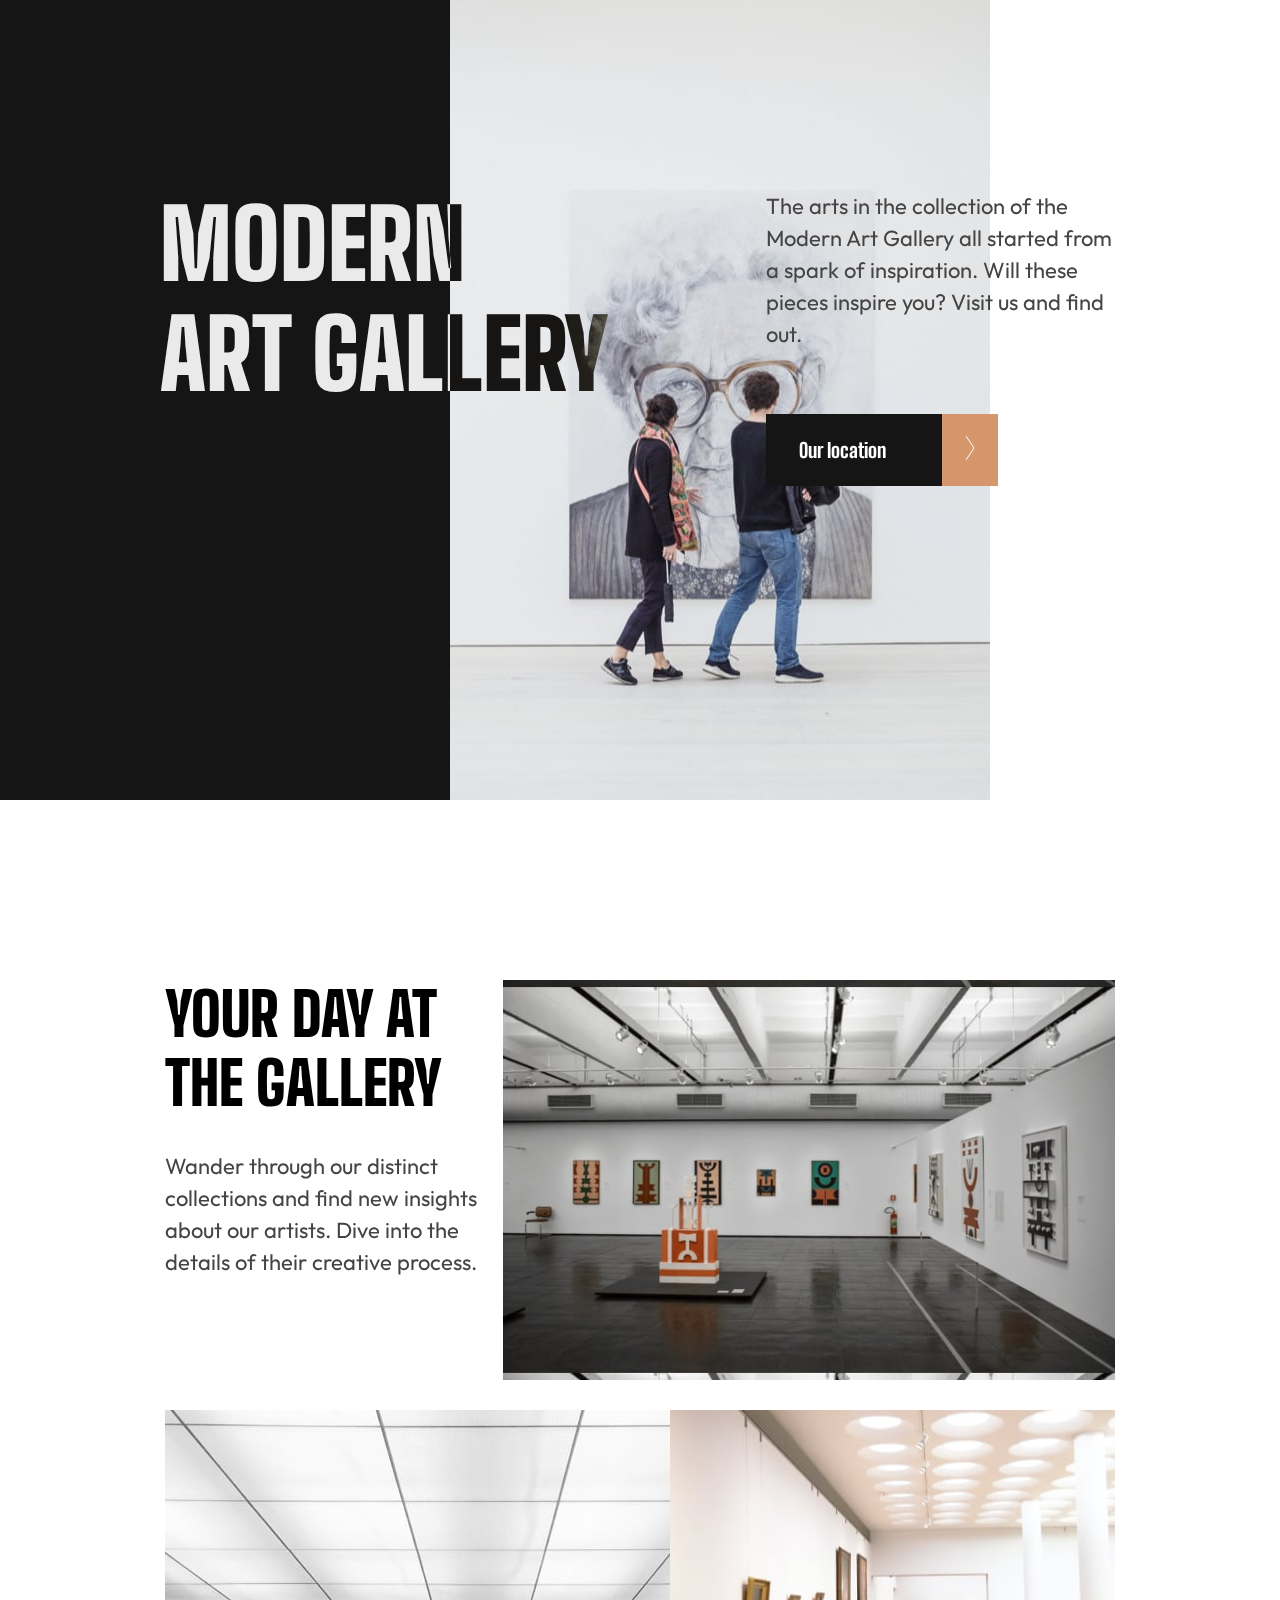
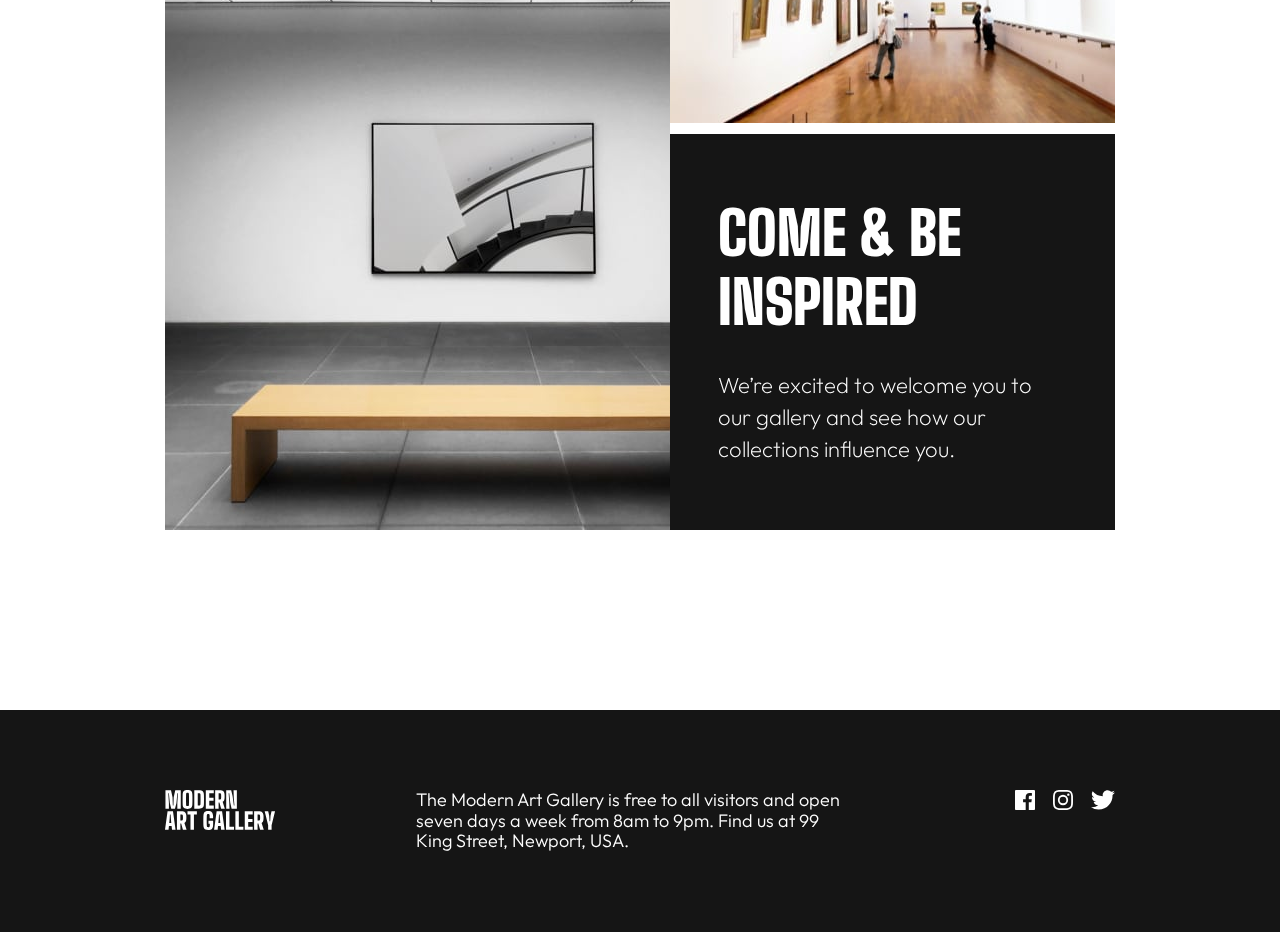
==== index.html @ 2b736cc0 "FM-art-gallery: finished desktop sized" ====
<!DOCTYPE html>
<html lang="en">
<head>
  <meta charset="UTF-8">
  <meta name="viewport" content="width=device-width, initial-scale=1.0">

  <link rel="icon" type="image/png" sizes="32x32" href="./assets/favicon-32x32.png">
  
  <title>Art gallery website | Home</title>
  <link rel="stylesheet" href="./css/normalize.css">
  <link rel="stylesheet" href="./css/style.css">
</head>
<body id="home">
  <main>
    <section class="section-hero">
      <div class="black-bg">

      </div>
      <div class="hero-image">

      </div>
      <h1 class="strong">
        Modern<br>Art Gallery
      </h1>
      <div class="page-description__container">
        <p class="page-description">
          The arts in the collection of the Modern Art Gallery all started 
          from a spark of inspiration. Will these pieces inspire you? Visit 
          us and find out.
        </p>
        <a href="location.html">
        <button class="btn-move">
          Our location
        </button>
      </a>
      </div>
    </section>
    <section class="section-body content">
      <div class="content-desctiption">
        <h2 class="strong">
          Your Day at the Gallery
        </h2>
        <p>
          Wander through our distinct collections and find new insights about our artists. Dive into the details of their creative process.
        </p>
      </div>
      <div class="body-content__image">

      </div>
    </section>
    <section class="section-gallery content">
      <div class="gallery-content__image"></div>
      <div class="gallery-content__container">
        <div class="gallery-content__image-2"></div>
        <div class="gallery-content__black">
          <h2 class="strong">
            COME & BE INSPIRED
          </h2>
          <p>
            We’re excited to welcome you to our gallery and see how our collections influence you.
          </p>
        </div>
      </div>
    </section>
    <footer class="footer-container">
      <h4 class="strong">
        <img class="footer-logo" src="./assets/logo-light.svg" alt="Modern Arts Gallery">
      </h4>
      <p>
        The Modern Art Gallery is free to all visitors and open seven days a week from 8am to 9pm. Find us at 99 King Street, Newport, USA.
      </p>
      <div class="footer-social__icons">
          <img src="./assets/icon-facebook.svg" alt="Facebook Icon">
          <img src="./assets/icon-instagram.svg" alt="Instagram Icon">
          <img src="./assets/icon-twitter.svg" alt="Twitter Icon">
      </div>
    </footer>
  </main>
</body>
</html>
---- css/style.css ----
@import url('https://fonts.googleapis.com/css2?family=Big+Shoulders+Display:wght@300;800;900&display=swap');
@import url('https://fonts.googleapis.com/css2?family=Outfit:wght@200;300&display=swap');

*{
    font-family: 'Big Shoulders Display', sans-serif;
    margin: 0;
}

:root{
    --gold: #D5966C;
    --almost-black: #151515;
    --dark-grey: #444;
    --white: #FFF;
}

h1, h2, h3, h4, h5, h6{
    font-family: 'Big Shoulders Display', sans-serif;
}

p{
    font-family: 'Outfit', sans-serif;
    font-size: 22px;
    color: var(--dark-grey);
}

.strong{
    font-weight: 900;
    text-transform: uppercase;
}

h2.strong{
    font-size: 60px;
}

.content{
    padding: 0px 165px;
}

.btn-move{
    width: 208px;
    height: 72px;
    color: var(--white, #FFF);
    font-family: 'Big Shoulders Display', sans-serif;
    font-size: 20px;
    font-style: normal;
    font-weight: 800;
    background-color: var(--almost-black);
    border: none;
    padding: 0;
    display: flex;
    align-items: center;
    justify-content: center;
}

a{
    text-decoration: none;
}

.btn-move:hover{
    background-color: var(--gold);
    cursor: pointer;
}

#location .btn-move:hover:before, #home .btn-move:hover:after{
    background-color:var(--almost-black);
}

#home .btn-move{
    margin-right: 56px;
}

#location .btn-move{
    margin-left: 56px;
    position: fixed;
    left: 156px;
}

#location .btn-move::before{
    content: url(../assets/icon-arrow-left.svg);
    display: flex;
    align-items: center;
    justify-content: center;
    width: 56px;
    height: 72px;
    background-color: var(--gold);
    position: relative;
    top: 0;
    left: -56px;
}


#home .btn-move::after{
    content: url(../assets/icon-arrow-right.svg);
    display: flex;
    align-items: center;
    justify-content: center;
    width: 56px;
    height: 72px;
    background-color: var(--gold);
    position: relative;
    top: 0;
    right: -56px;
}

.section-body{
    padding-top: 180px;
    margin-bottom: 30px;
}

.section-gallery{
    padding-bottom: 180px;
    display: flex;
    justify-content: space-between;
}

.section-hero{
    display: flex;
    position: relative;
}

.section-hero .black-bg{
    background-color: var(--almost-black);
    min-width: 450px;
    height: 800px;
}

.section-hero .hero-image{
    background-image: url(../assets/desktop/image-hero.jpg);
    background-size: 100%;
    background-position: center;
    background-repeat: no-repeat;
    min-width: 540px;
    height: 800px;
    transition: background-size 1000ms linear;
}

.section-hero .hero-image:hover{
    background-size: 110%;
    transition: all 1000ms linear;
}

h1.strong{
    position: absolute;
    left: 160px;
    top: 189px;
    color: var(--white);
    font-size: 96px;
    font-weight: 900;
    width: 500px;
    margin: 0;
    mix-blend-mode: difference;
}

.page-description__container{
    position: absolute;
    right: 164px;
    top: 190px;
    max-width: 350px;

    display: flex;
    flex-direction: column;
    row-gap: 64px;
}

.page-description__container .page-description{
    line-height: 32px;
}

.section-body{
    display: flex;
    justify-content: space-between;
}

.section-body .body-content__image{
    background-image: url(../assets/desktop/image-grid-1.jpg);
    background-size: 100%;
    background-position: center;
    width: 635px;
    height: 400px;
    transition: background-size 1000ms linear;
}

.section-body .body-content__image:hover{
    background-size: 110%;
    transition: all 1000ms linear;
}

.gallery-content__image-2{
    background-image: url(../assets/desktop/image-grid-3.jpg);
    width: 445px;
    height: 313px;
}

.footer-container{
    background-color: var(--almost-black);
    padding: 80px 165px;
    color: var(--white);

    display: flex;
    align-items: flex-start;
    column-gap: 140px;
}

.footer-container h4 .footer-logo{
    font-size: 48px;
}

.footer-container p{
    max-width: 430px;
    font-size: 18px;
    font-weight: 300;
    color: var(--white);
}

.footer-container .footer-social__icons{
    color: var(--white);
    width: 100px;
    margin-left: auto;

    display: flex;
    flex-direction: row;
    justify-content: space-between;
    align-items: flex-start;
}

.footer-container .footer-social__icons  img{
    height: 20px;
    fill: var(--white);
}

.footer-container.footer-location{
    background-color: var(--gold);
    color: var(--almost-black);
}

.footer-container.footer-location .footer-social__icons img{
    filter: invert(1) grayscale(100%) brightness(200%);
}

.footer-social__icons img:hover{
    filter: invert(66%) sepia(6%) saturate(3054%) hue-rotate(341deg) brightness(100%) contrast(57%);
    cursor: pointer;
}

.content-desctiption, .gallery-content__black{
    display: flex;
    flex-direction: column;
    row-gap: 32px;
}

.gallery-content__black{
    padding: 65px 48px;
}

.gallery-content__black p{
    color: var(--white);
    font-weight: 200;
}


.content-desctiption p, .gallery-content__black p{
    line-height: 32px;
}

.gallery-content__image{
    background-image: url(../assets/desktop/image-grid-2.jpg);
    height: 720px;
    width: 635px;
}

.gallery-content__container{
    display: flex;
    flex-direction: column;
    justify-content: space-between;

}

.content-desctiption{
    width: 350px;
}

.gallery-content__black{
    width: 445px;
    background-color: #151515;
    color: #fff;
    width: 349px;
}

.gallery-content__black h2, .gallery-content__black p{
    width: 350px;
}

.location-hero{
    background-image: url('../assets/desktop/image-map@2x.png');
    background-size: cover;
    background-position: center;
    min-height: 600px;
}

.location-content{
    background-color: var(--almost-black);
    color: var(--white);
    min-height: 316px;
    padding: 104px 165px 128px;
    display: flex;
    justify-content: space-between;
}

.location-content__title{
    font-size: 70px;
    width: 350px;
}

.location-content__container{
    max-width: 540px;
    display: flex;
    flex-direction: column;
    justify-content: center;
    row-gap: 32px;
}

.location-content__container .location-content__subtitle{
    color: var(--gold);
    font-size: 36px;
    text-transform: uppercase;
    font-weight: 900;
}

.location-content__address{
    display: flex;
    flex-direction: column;
    row-gap: 24px;
}


.location-content__address p{
    font-size: 22px;
   font-weight: 300;
   line-height: 32px;
}

.location-content__description{
    line-height: 32px;
}
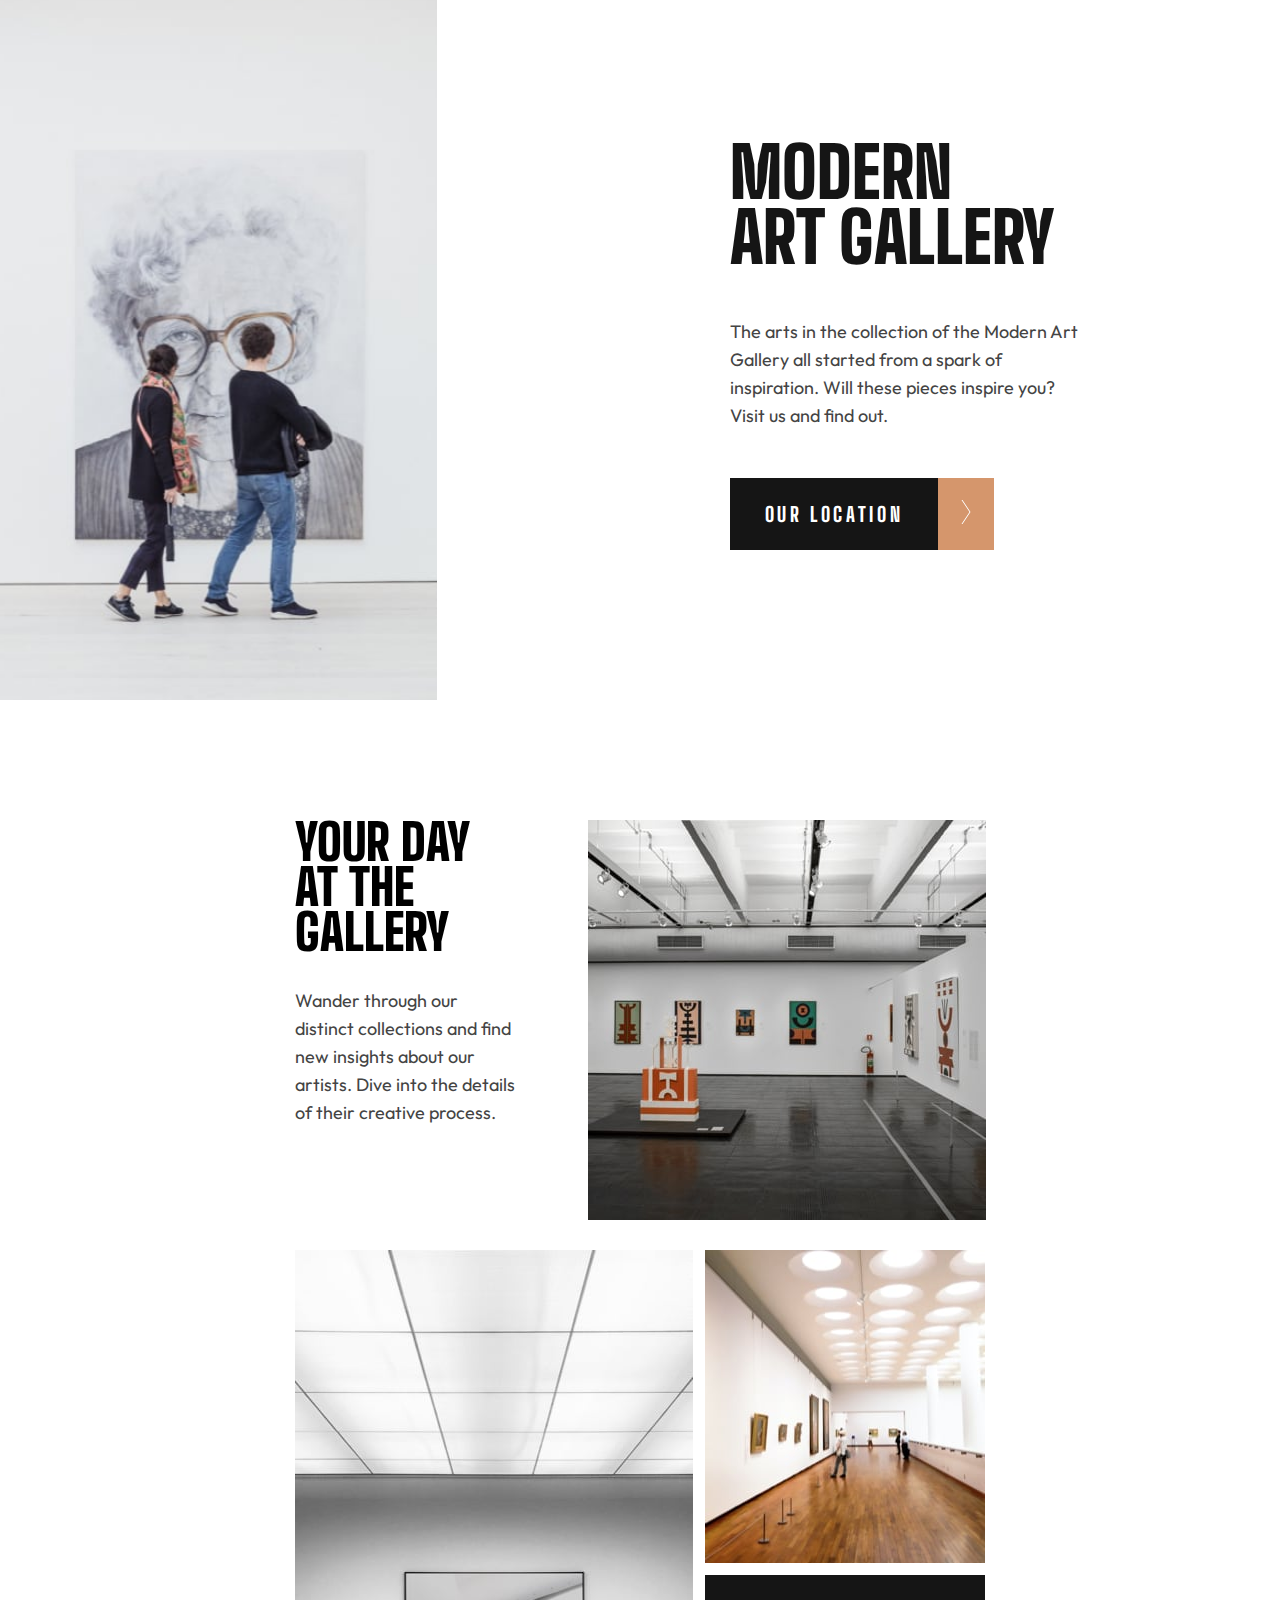
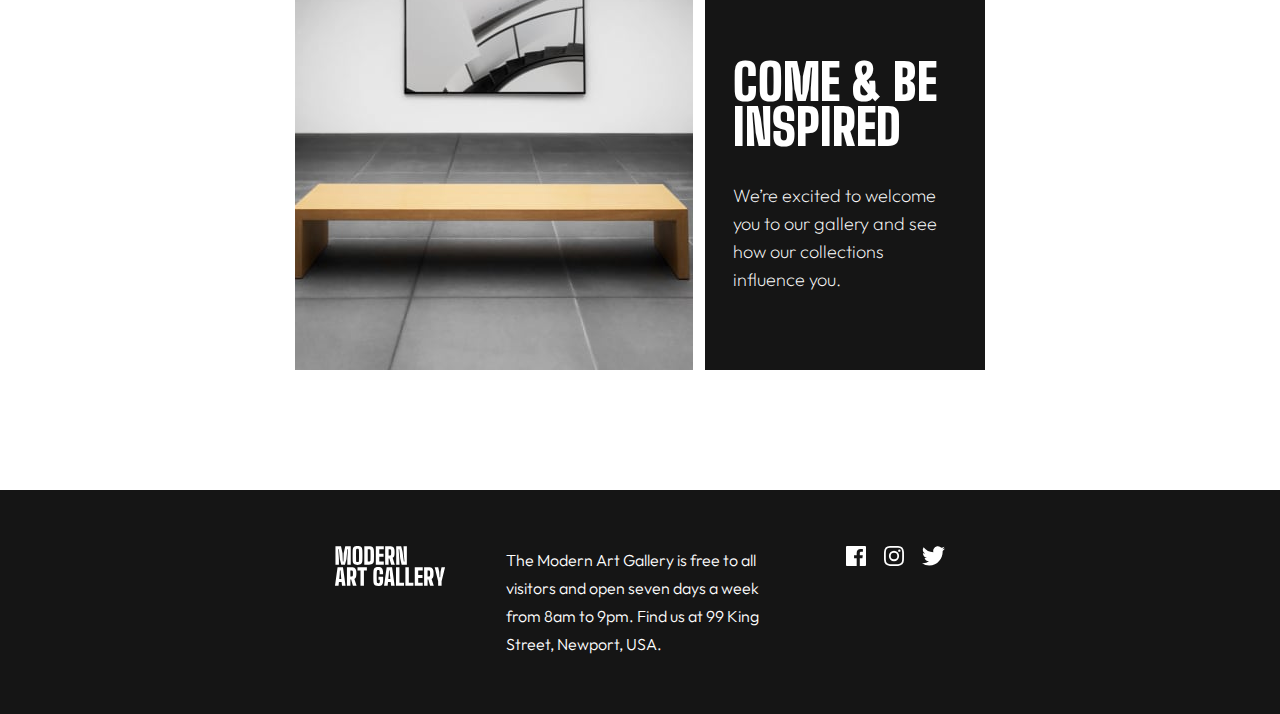
==== commit 33c8a71e: "FM-art-gallery: added responsiveness" ====
--- a/index.html
+++ b/index.html
@@ -9,6 +9,7 @@
   <title>Art gallery website | Home</title>
   <link rel="stylesheet" href="./css/normalize.css">
   <link rel="stylesheet" href="./css/style.css">
+  <link rel="stylesheet" href="./css/media-queries.css">
 </head>
 <body id="home">
   <main>
@@ -23,6 +24,9 @@
         Modern<br>Art Gallery
       </h1>
       <div class="page-description__container">
+        <h1 class="strong">
+          Modern<br>Art Gallery
+        </h1>
         <p class="page-description">
           The arts in the collection of the Modern Art Gallery all started 
           from a spark of inspiration. Will these pieces inspire you? Visit 
@@ -63,6 +67,7 @@
       </div>
     </section>
     <footer class="footer-container">
+      <div class="content">
       <h4 class="strong">
         <img class="footer-logo" src="./assets/logo-light.svg" alt="Modern Arts Gallery">
       </h4>
@@ -74,6 +79,7 @@
           <img src="./assets/icon-instagram.svg" alt="Instagram Icon">
           <img src="./assets/icon-twitter.svg" alt="Twitter Icon">
       </div>
+    </div>
     </footer>
   </main>
 </body>
--- a/css/style.css
+++ b/css/style.css
@@ -20,6 +20,7 @@
 p{
     font-family: 'Outfit', sans-serif;
     font-size: 22px;
+    line-height: 32px;
     color: var(--dark-grey);
 }
 
@@ -34,6 +35,8 @@
 
 .content{
     padding: 0px 165px;
+    max-width: 1110px;
+    margin: 0 auto;
 }
 
 .btn-move{
@@ -50,6 +53,9 @@
     display: flex;
     align-items: center;
     justify-content: center;
+    letter-spacing: 3.63px;
+    text-transform: uppercase;
+    position: relative;
 }
 
 a{
@@ -65,9 +71,9 @@
     background-color:var(--almost-black);
 }
 
-#home .btn-move{
+/* #home .btn-move{
     margin-right: 56px;
-}
+} */
 
 #location .btn-move{
     margin-left: 56px;
@@ -83,7 +89,7 @@
     width: 56px;
     height: 72px;
     background-color: var(--gold);
-    position: relative;
+    position: absolute;
     top: 0;
     left: -56px;
 }
@@ -97,7 +103,7 @@
     width: 56px;
     height: 72px;
     background-color: var(--gold);
-    position: relative;
+    position: absolute;
     top: 0;
     right: -56px;
 }
@@ -110,11 +116,15 @@
 .section-gallery{
     padding-bottom: 180px;
     display: flex;
-    justify-content: space-between;
+    justify-content: center;
+    column-gap: 30px;
 }
 
 .section-hero{
     display: flex;
+    align-items: center;
+    max-width: 1440px;
+    margin: 0 auto;
     position: relative;
 }
 
@@ -151,6 +161,10 @@
     mix-blend-mode: difference;
 }
 
+.page-description__container h1.strong{
+    display: none;
+}
+
 .page-description__container{
     position: absolute;
     right: 164px;
@@ -162,10 +176,6 @@
     row-gap: 64px;
 }
 
-.page-description__container .page-description{
-    line-height: 32px;
-}
-
 .section-body{
     display: flex;
     justify-content: space-between;
@@ -175,6 +185,7 @@
     background-image: url(../assets/desktop/image-grid-1.jpg);
     background-size: 100%;
     background-position: center;
+    background-repeat: no-repeat;
     width: 635px;
     height: 400px;
     transition: background-size 1000ms linear;
@@ -187,6 +198,8 @@
 
 .gallery-content__image-2{
     background-image: url(../assets/desktop/image-grid-3.jpg);
+    background-repeat: no-repeat;
+    background-position: center;
     width: 445px;
     height: 313px;
 }
@@ -196,9 +209,15 @@
     padding: 80px 165px;
     color: var(--white);
 
+
+}
+
+.footer-container .content{
     display: flex;
     align-items: flex-start;
+    justify-content: center;
     column-gap: 140px;
+    padding: 0;
 }
 
 .footer-container h4 .footer-logo{
@@ -209,13 +228,13 @@
     max-width: 430px;
     font-size: 18px;
     font-weight: 300;
+    line-height: 28px;
     color: var(--white);
 }
 
 .footer-container .footer-social__icons{
     color: var(--white);
     width: 100px;
-    margin-left: auto;
 
     display: flex;
     flex-direction: row;
@@ -229,7 +248,13 @@
 }
 
 .footer-container.footer-location{
+    display: flex;
+    justify-content: space-between;
     background-color: var(--gold);
+    color: var(--almost-black);
+}
+
+.footer-container.footer-location p{
     color: var(--almost-black);
 }
 
@@ -249,7 +274,7 @@
 }
 
 .gallery-content__black{
-    padding: 65px 48px;
+    padding: 58px 48px;
 }
 
 .gallery-content__black p{
@@ -258,9 +283,6 @@
 }
 
 
-.content-desctiption p, .gallery-content__black p{
-    line-height: 32px;
-}
 
 .gallery-content__image{
     background-image: url(../assets/desktop/image-grid-2.jpg);
@@ -280,7 +302,6 @@
 }
 
 .gallery-content__black{
-    width: 445px;
     background-color: #151515;
     color: #fff;
     width: 349px;
@@ -306,6 +327,10 @@
     justify-content: space-between;
 }
 
+.location-content p{
+    color: var(--white);
+}
+
 .location-content__title{
     font-size: 70px;
     width: 350px;
@@ -336,9 +361,4 @@
 .location-content__address p{
     font-size: 22px;
    font-weight: 300;
-   line-height: 32px;
-}
-
-.location-content__description{
-    line-height: 32px;
-}+}
--- a/css/media-queries.css
+++ b/css/media-queries.css
@@ -0,0 +1,239 @@
+
+
+@media (max-width: 1439px) {
+    p{
+        font-size: 18px;
+        line-height: 28px;
+    }
+
+    .content{
+        padding: 0 40px;
+    }
+    .section-hero .black-bg{
+        display: none;
+    }
+    
+    h1.strong{
+        color: var(--almost-black);
+        mix-blend-mode: normal;
+        display: none;
+    } 
+    .section-hero .hero-image{
+        background-image: url(../assets/tablet/image-hero.jpg);
+        min-width: 437px;
+        width: 437px;
+        height: 700px;
+    }
+    .page-description__container{
+        row-gap: 48px;
+        top: 140px;
+        right: 200px;
+    }
+
+    .page-description__container h1.strong{
+        display: inline-block;
+        width: fit-content;
+        position: static;
+        font-size: 70px;
+        line-height: 65px;
+    }
+    .section-body{
+        padding-top: 120px;
+        justify-content: center;
+        column-gap: 68px;
+    }
+
+    h2.strong{
+        font-size: 50px;
+        line-height: 45px;
+    }
+
+    .content-desctiption{
+        width: 225px;
+    }
+
+    .section-body .body-content__image{
+        width: 398px;
+        height: 400px;
+        background-image: url(../assets/tablet/image-grid-1.jpg);
+    }
+
+    .gallery-content__image{
+        width: 398px;
+        height: 720px;
+        background-image: url(../assets/tablet/image-grid-2.jpg);
+    }
+
+    .gallery-content__container{
+        width: 280px;
+    }
+
+    .gallery-content__image-2{
+        width: 100%;
+        background-image: url(../assets/tablet/image-grid-3.jpg);
+        
+    }
+    .gallery-content__black{
+        width: 224px;
+        height: 225px;
+        padding: 85px 28px;
+    }
+    .gallery-content__black h2, .gallery-content__black p{
+        width: 100%;
+    }
+    .section-gallery{
+        padding-bottom: 120px;
+        column-gap: 12px;
+    }
+    .footer-container{
+        padding: 56px 40px;
+    }
+    .footer-container .content{
+        column-gap: 60px;
+    }
+    .footer-container p{
+        width: 280px;
+        font-size: 16px;
+    }
+
+    #location .btn-move{
+        left: 100px;
+    }
+    .location-hero{
+        background-image: url('../assets/tablet/image-map@2x.png');
+    }
+
+    .location-content{
+        padding: 88px 40px;
+        column-gap: 68px;
+        min-height: fit-content;
+    }
+
+    .location-content__container{
+        justify-content: flex-start;
+
+    }
+
+    .location-content .location-content__title{
+        font-size: 55px;
+    }
+
+    .location-content p{
+        font-size: 18px;
+        
+    }
+    .footer-container.footer-location{
+        display: flex;
+        justify-content: space-between;
+
+    }
+    .footer-container.footer-location p{
+        color: var(--almost-black);
+    }
+}
+
+@media (max-width: 1080px) {
+    .page-description__container{
+        row-gap: 48px;
+        top: 140px;
+        right: 40px;
+    }
+}
+
+@media (max-width: 767px){
+    .location-hero{
+        background-image: url(../assets/mobile/image-map.png);
+        min-height: 550px;
+    }
+    #location .btn-move{
+        left: 0;
+    }
+    .location-content{
+        flex-direction: column;
+        row-gap: 48px;
+        padding: 48px 16px;
+    }
+    .footer-container.footer-location{
+        flex-direction: column;
+        row-gap: 38px;
+        padding: 48px 32px;
+    }
+    .footer-container p{
+        width: 100%;
+        max-width: 100%;
+    }
+    .section-hero{
+        flex-direction: column;
+        align-items: flex-start;
+        row-gap: 32px
+    }
+    .section-hero .hero-image{
+        background-image: url(../assets/mobile/image-hero.jpg);
+        width: 100%;
+        min-width: 100%;
+        min-height: 240px;
+        height: 100%;
+    }
+    .page-description__container{
+        position: inherit;
+        top: 0;
+        left: 0;
+        padding: 0 16px;
+        max-width: 100%;
+        row-gap: 32px;
+    }
+    .page-description__container h1.strong{
+        font-size: 60px
+    }
+    .content{
+        padding: 0 16px;
+    }
+    .section-body{
+        padding-top: 120px;
+        flex-direction: column-reverse;
+        align-items: center;
+        row-gap: 25px;
+    }
+    .content-desctiption{
+        width: 100%;
+    }
+    .section-gallery{
+        flex-direction: column;
+        align-items: center;
+        row-gap: 16px;
+    }
+    .section-body .body-content__image{
+        width: 100%;
+    }
+    .gallery-content__image{
+        background-image: url(../assets/mobile/image-grid-2.jpg);
+        width: 100%;
+        min-height: 480px;
+        height: 100%;
+        flex-shrink: 0;
+        background-repeat: no-repeat;
+        display: block;
+        background-size: 100%;
+    }
+    .gallery-content__container{
+        width: 100%;
+        align-items:center;
+        row-gap: 16px;
+        margin-bottom: 120px;
+    }
+    .gallery-content__image-2{
+        background-image: url(../assets/mobile/image-grid-3.jpg);
+        background-position: center;
+        background-size: cover;
+        height: 200px;
+    }
+    .gallery-content__black{
+        width: calc(100% - 48px);
+        height: 100%;
+        padding: 48px 24px;
+    }
+    .footer-container .content{
+        flex-direction: column;
+        row-gap: 38px;
+    }
+}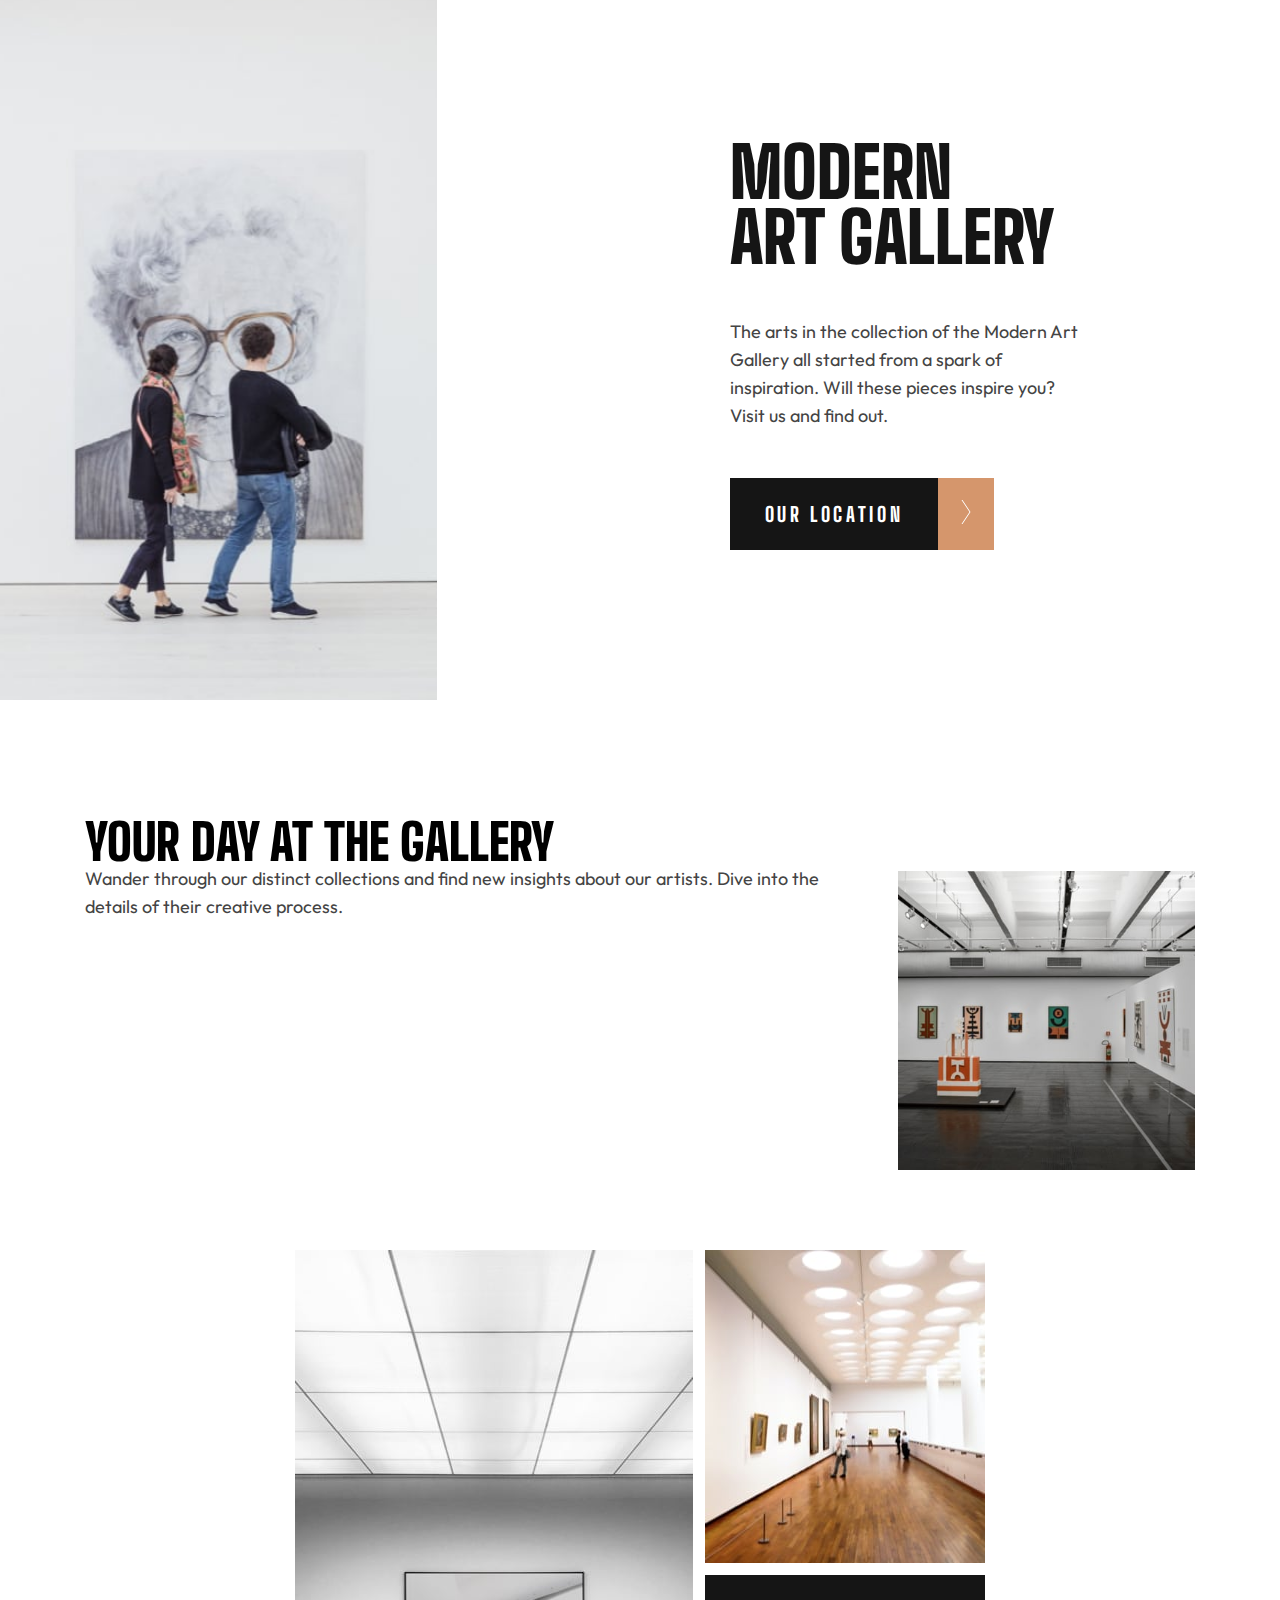
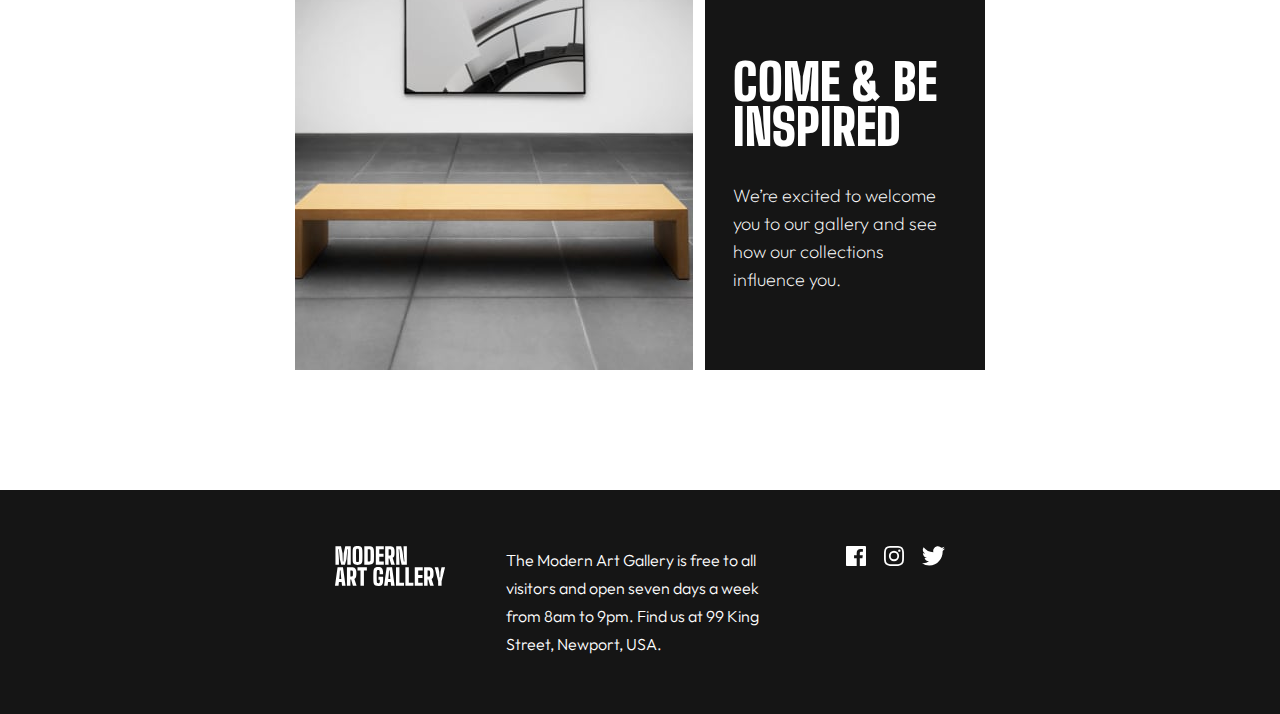
==== commit 8a59b6ea: "FM-art-gallery: added chatgpt suggestions" ====
--- a/index.html
+++ b/index.html
@@ -36,7 +36,7 @@
         <button class="btn-move">
           Our location
         </button>
-      </a>
+        </a>
       </div>
     </section>
     <section class="section-body content">
--- a/css/style.css
+++ b/css/style.css
@@ -267,7 +267,7 @@
     cursor: pointer;
 }
 
-.content-desctiption, .gallery-content__black{
+.content-description, .gallery-content__black{
     display: flex;
     flex-direction: column;
     row-gap: 32px;
@@ -297,7 +297,7 @@
 
 }
 
-.content-desctiption{
+.content-description{
     width: 350px;
 }
 
--- a/css/media-queries.css
+++ b/css/media-queries.css
@@ -48,7 +48,7 @@
         line-height: 45px;
     }
 
-    .content-desctiption{
+    .content-description{
         width: 225px;
     }
 
@@ -194,7 +194,7 @@
         align-items: center;
         row-gap: 25px;
     }
-    .content-desctiption{
+    .content-description{
         width: 100%;
     }
     .section-gallery{
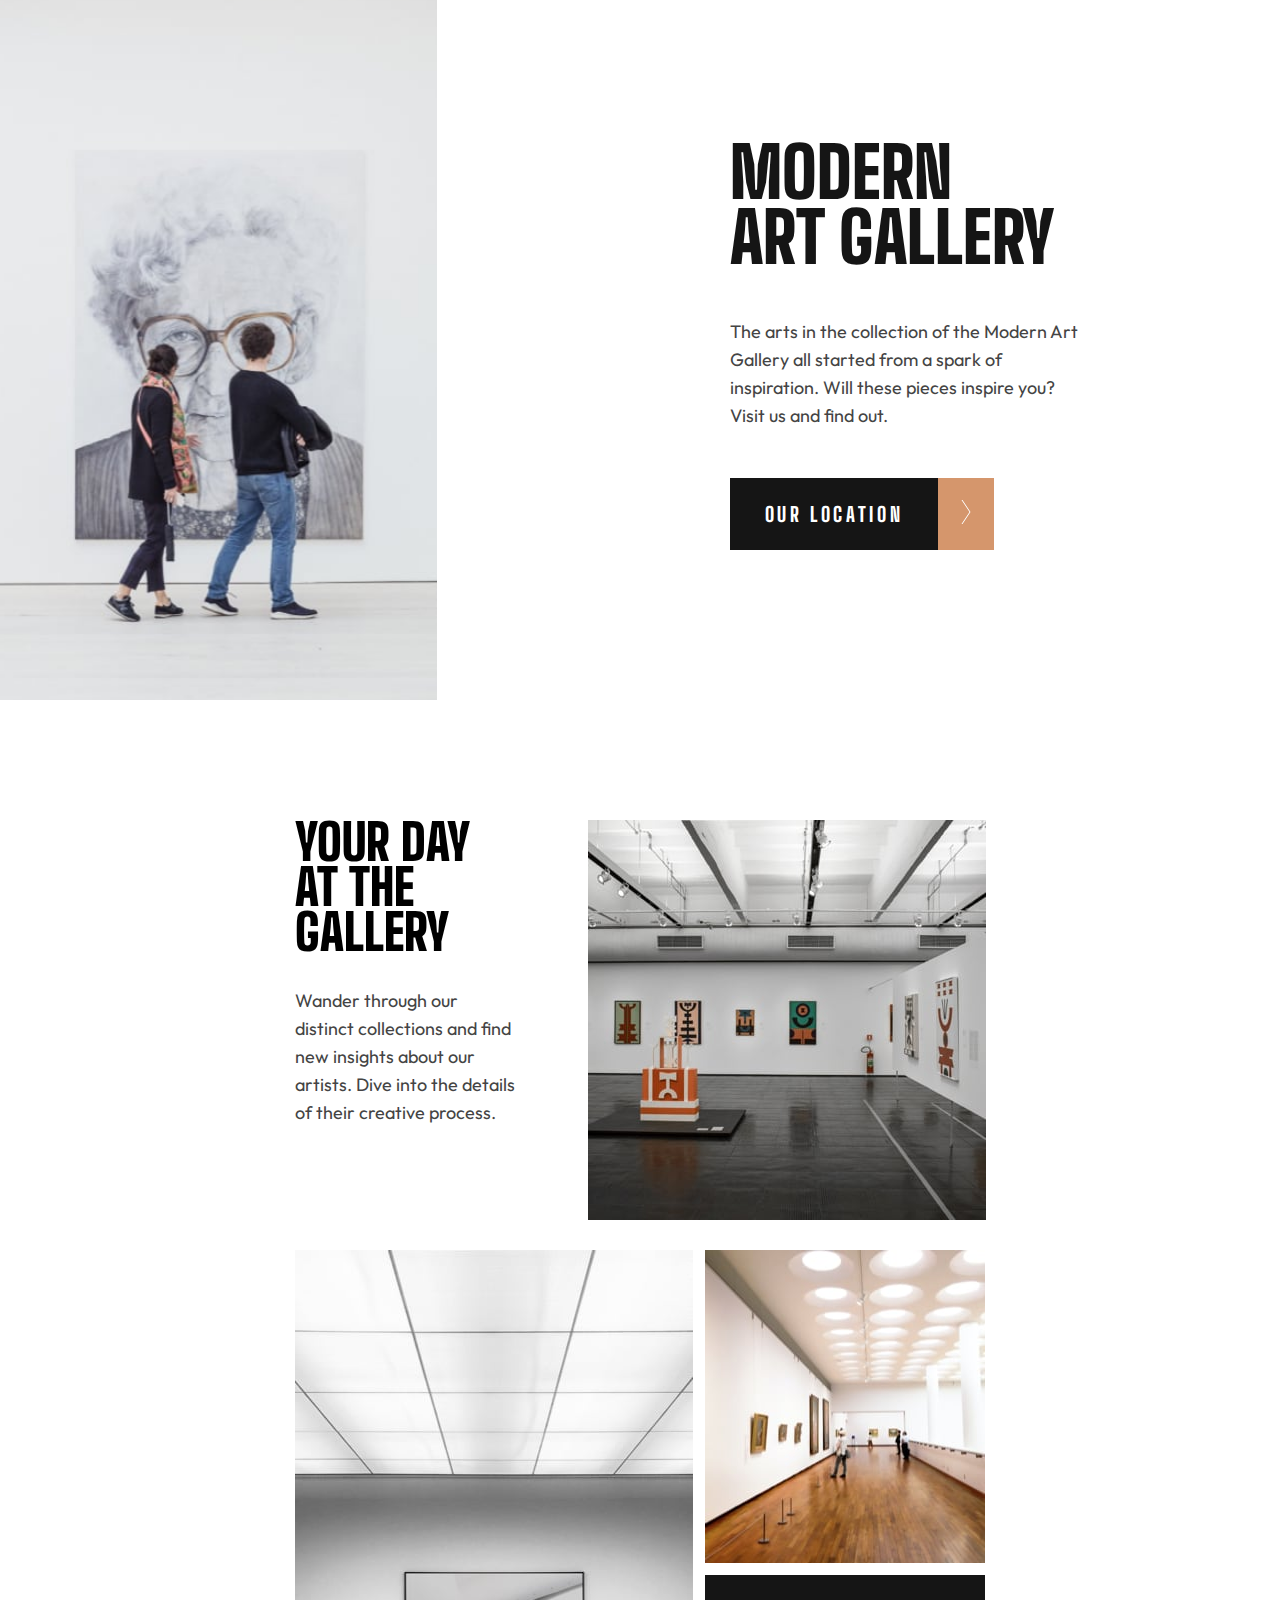
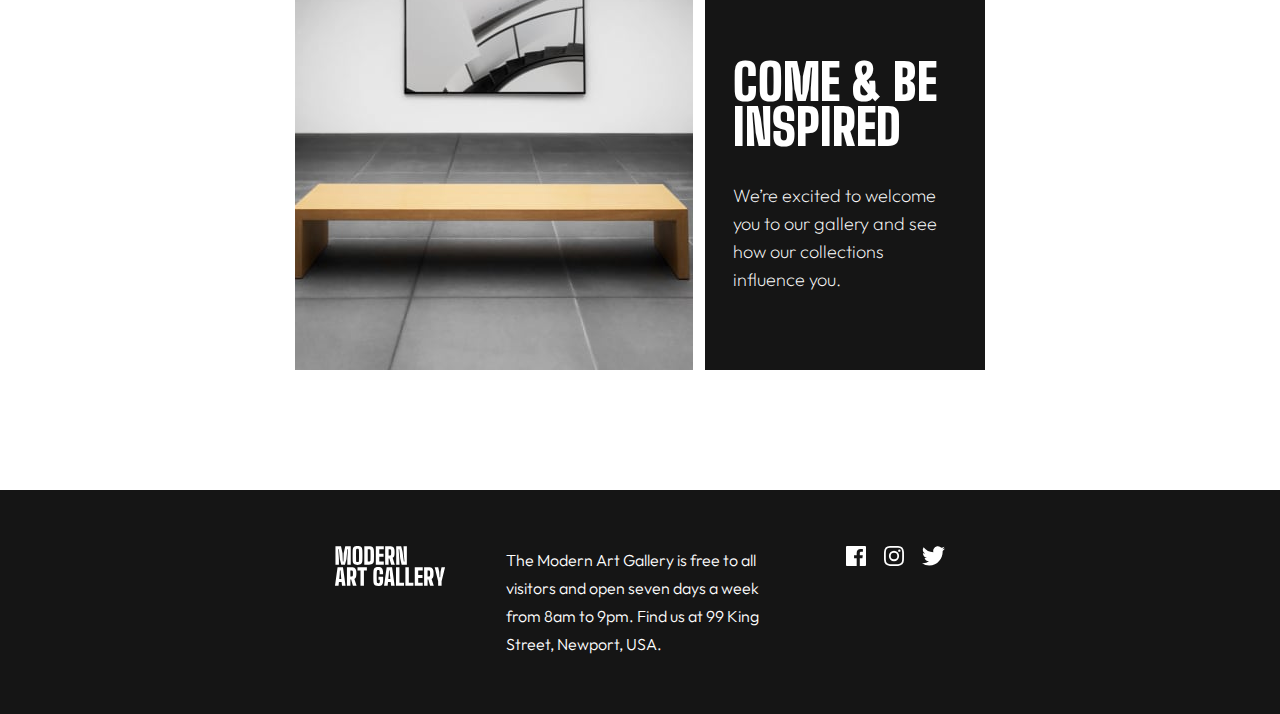
==== commit a130a86c: "FM-art-gallery: added chatgpt suggestions" ====
--- a/index.html
+++ b/index.html
@@ -40,7 +40,7 @@
       </div>
     </section>
     <section class="section-body content">
-      <div class="content-desctiption">
+      <div class="content-description">
         <h2 class="strong">
           Your Day at the Gallery
         </h2>
